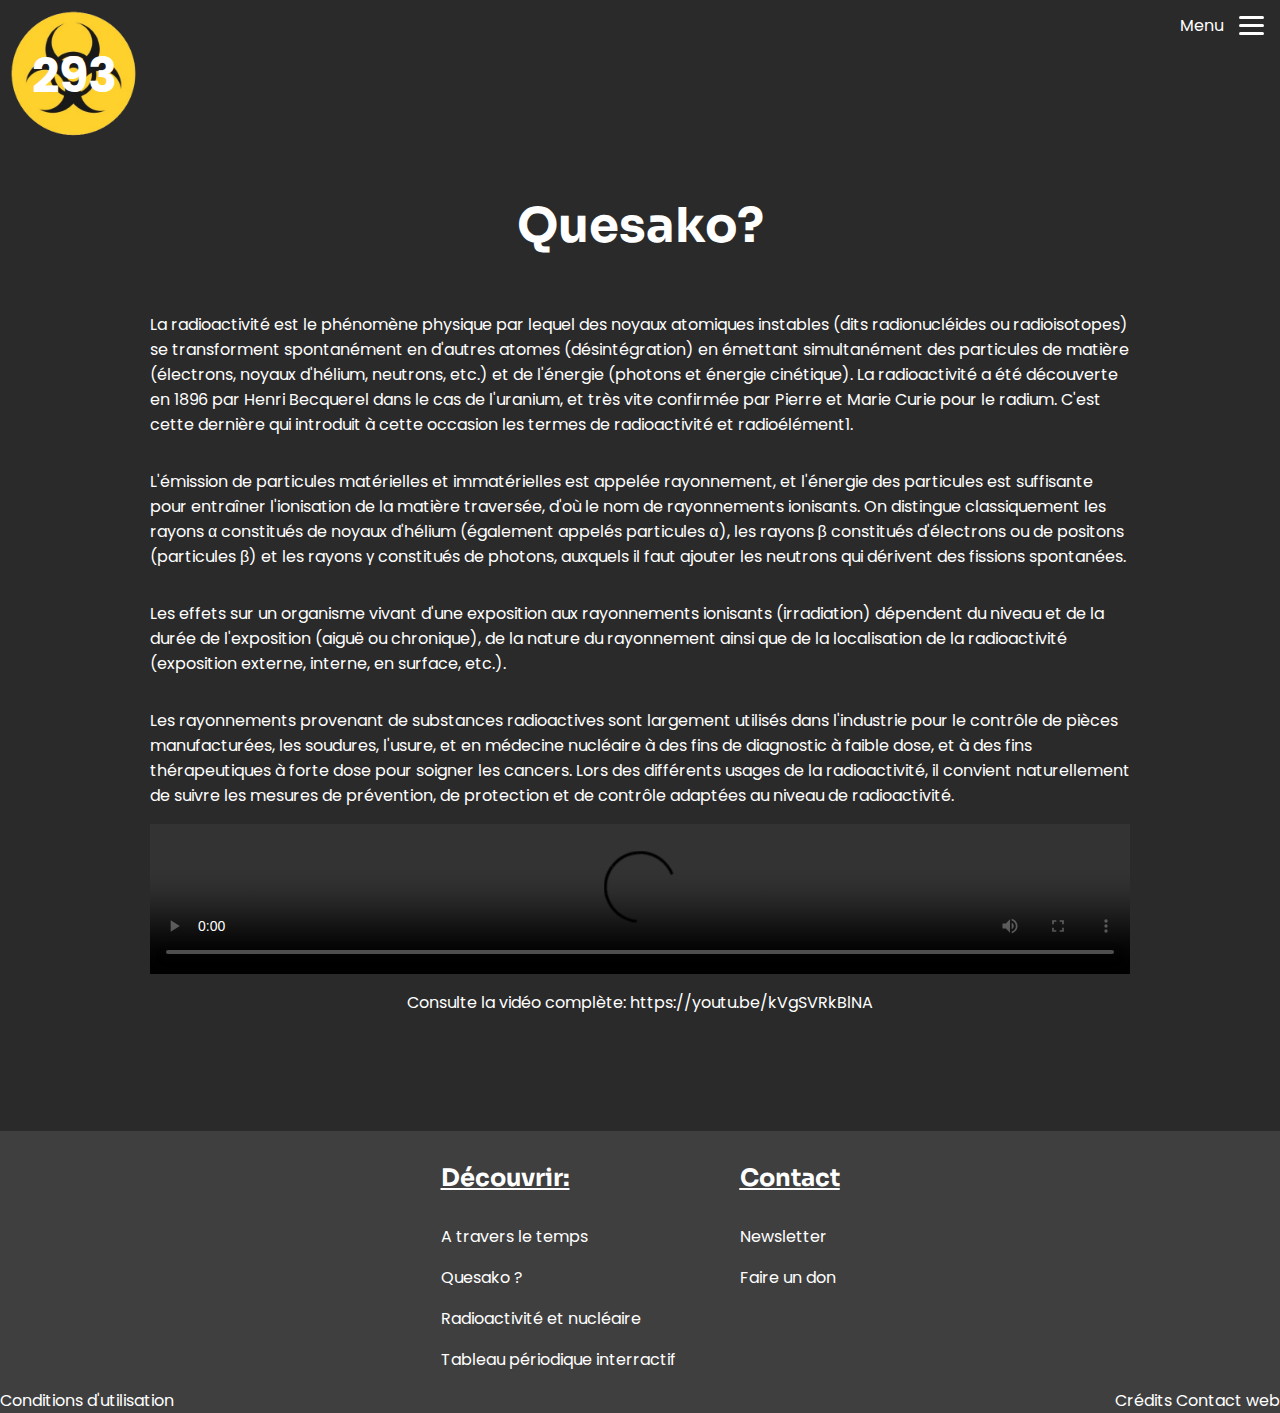
==== web/chronologie.html @ c2d037c3 "Same footer" ====
<!DOCTYPE html>
<html lang="fr" class="center col">
<head>
    <title>La radioactivité - Accueil</title>
    <meta charset="utf-8"/>
    <link href="/css/style.css" rel="stylesheet"/>
    <link href="/css/form.css" rel="stylesheet"/>
</head>
<body class="page" id="#quesako">
<header>
    <div class="logo">
        <img src="/pictures/logo.png" alt="logo" class="logo-image">
        <span>293</span>
    </div>
    <div class="menu">
        <span>Menu</span>
        <a href="#menu">
            <div class="burger-menu">
                <div class="bar"></div>
                <div class="bar"></div>
                <div class="bar"></div>
            </div>
        </a>
        <nav id="menu">
            <a class="close" href="#"><span>Fermer</span> &times;</a>
            <ul>
                <li><h4><a href="/">Accueil</a></h4></li>
                <li><h4>Découvrir:</h4></li>
                <li><p><a href="/web/chronologie.html">A travers le temps</a></p></li>
                <li><p><a href="/web/quesako.html">Quesako ?</a></p></li>
                <li><p><a href="/web/nucleaire.html">Radioactivité et nucléaire</a></p></li>
                <li><p><a href="/web/tableau.html">Tableau périodique interractif</a></p></li>
                <li><h4><a href="/web/contact.html">Contact</a></h4></li>
                <li><p><a href="/web/newsletter.html">Newsletter</a></p></li>
                <li><p><a href="/web/don.html">Faire un don</a></p></li>
            </ul>
        </nav>
    </div>
</header>
<main>
    <section class="content" id="explanation">
        <h2>Quesako?</h2>
        <p>
            La radioactivité est le phénomène physique par lequel des noyaux atomiques instables (dits radionucléides ou
            radioisotopes) se transforment spontanément en d'autres atomes (désintégration) en émettant simultanément
            des particules de matière (électrons, noyaux d'hélium, neutrons, etc.) et de l'énergie (photons et énergie
            cinétique). La radioactivité a été découverte en 1896 par Henri Becquerel dans le cas de l'uranium, et très
            vite confirmée par Pierre et Marie Curie pour le radium. C'est cette dernière qui introduit à cette occasion
            les termes de radioactivité et radioélément1.
        </p>
        <p>
            L'émission de particules matérielles et immatérielles est appelée rayonnement, et l'énergie des particules
            est suffisante pour entraîner l'ionisation de la matière traversée, d'où le nom de rayonnements ionisants.
            On distingue classiquement les rayons α constitués de noyaux d'hélium (également appelés particules α), les
            rayons β constitués d'électrons ou de positons (particules β) et les rayons γ constitués de photons,
            auxquels il faut ajouter les neutrons qui dérivent des fissions spontanées.
        </p>
        <p>
            Les effets sur un organisme vivant d'une exposition aux rayonnements ionisants (irradiation) dépendent du
            niveau et de la durée de l'exposition (aiguë ou chronique), de la nature du rayonnement ainsi que de la
            localisation de la radioactivité (exposition externe, interne, en surface, etc.).
        </p>
        <p>
            Les rayonnements provenant de substances radioactives sont largement utilisés dans l'industrie pour le
            contrôle de pièces manufacturées, les soudures, l'usure, et en médecine nucléaire à des fins de diagnostic à
            faible dose, et à des fins thérapeutiques à forte dose pour soigner les cancers. Lors des différents usages
            de la radioactivité, il convient naturellement de suivre les mesures de prévention, de protection et de
            contrôle adaptées au niveau de radioactivité.
        </p>
        <video controls>
            <source src="/video/videoplayback.mp4" type="video/mp4">
            <source src="/video/videoplayback.avi" type="video/avi">
            Il semblerait que le navigateur ne supporte pas les vidéos. Regarde la <a href="https://youtu.be/0LP5VaNqk58">ici</a>
        </video>
        <p>Consulte la vidéo complète: <a href="https://youtu.be/kVgSVRkBlNA">https://youtu.be/kVgSVRkBlNA</a></p>
    </section>
</main>
<footer>
    <div class="nav-rappel content">
        <div>
            <h4>Découvrir:</h4>
            <p><a href="/web/chronologie.html">A travers le temps</a></p>
            <p><a href="/web/quesako.html">Quesako ?</a></p>
            <p><a href="/web/nucleaire.html">Radioactivité et nucléaire</a></p>
            <p><a href="/web/tableau.html">Tableau périodique interractif</a></p>
        </div>
        <div>
            <h4><a href="/web/contact.html">Contact</a></h4>
            <p><a href="/web/newsletter.html">Newsletter</a></p>
            <p><a href="/web/don.html">Faire un don</a></p>
        </div>
    </div>
    <div class="bottom-bar">
        <span class="legend"><a href="/web/conditions.html">Conditions d'utilisation</a></span>
        <div>
            <span><a href="/web/credits.html">Crédits</a></span>
            <a href="mailto:claire@inetis.ch.com">Contact web</a>
        </div>
    </div>
</footer>
</body>
</html>
---- css/style.css ----
@import url('https://fonts.googleapis.com/css2?family=Poppins:ital,wght@0,100;0,200;0,300;0,400;0,500;0,600;0,700;0,800;0,900;1,100;1,200;1,300;1,400;1,500;1,600;1,700;1,800;1,900&family=Sora:wght@100;200;300;400;500;600;700;800&display=swap');

/*
// GENERAL
*/

html {
    width: 100%;
    height: 100%;
    overflow-x: hidden;
}

body {
    background-color: #2A2A2A;
    color: white;
    font-family: 'Poppins', Verdana, Arial, serif;
    padding: 0;
    margin: 0;
}

.page main {
    display: flex;
    flex-direction: column;
    gap: 100px;
    align-items:center;
}

section {
    display: flex;
    align-items: center;
    justify-content: center;
    flex-direction: column;
    width:100%;
}

.content {
    max-width: 980px;
}

footer {
    background-color: rgba(255, 255, 255, 0.1);
    margin-top: 100px;
    display: flex;
    flex-direction: column;
}

footer .nav-rappel {
    display: flex;
    justify-content: start;
    gap: 64px;
    align-self: center;
}

footer .bottom-bar {
    display: flex;
    justify-content: space-between;
}

a {
    color: inherit;
    transition: text-shadow .1s ease-in;
    text-decoration: inherit;
}

a:hover {
    text-shadow: #2A2A2A 1px 1px;
}

::-webkit-scrollbar {
    width: 8px; /* Default width for both scrollbars */
}

/* Track */
::-webkit-scrollbar-track {
    box-shadow: inset 0 0 5px grey;
    border-radius: 4px;
}

/* Handle */
::-webkit-scrollbar-thumb {
    background: darkgray;
    border-radius: 4px;
}

/* Handle on hover */
::-webkit-scrollbar-thumb:hover {
    background: gray;
}

/* TYPOGRAPHY */

h1, .h1 {
    font-size: 64px;
    font-weight: bold;
    font-family: Sora, Lato, SansSerif, serif;
    margin: 0 0 32px 0;
}

h2, .h2 {
    font-size: 48px;
    font-weight: bold;
    font-family: Sora, Lato, SansSerif, serif;
}

h3, .h3 {
    font-size: 32px;
    font-weight: bold;
    font-family: Sora, Lato, SansSerif, serif;
}

h4, .h4 {
    font-size: 24px;
    text-decoration: underline;
    font-weight: bold;
    font-family: Sora, Lato, SansSerif, serif;
}


/*
// NAVIGATION
*/

.menu {
    display: flex;
    align-items: center;
}

.burger-menu {
    display: flex;
    flex-direction: column;
    gap: 5px;
    margin: 1rem;
}

.bar {
    width: 25px;
    height: 3px;
    background-color: white;
    border-radius: 2px;
}

nav {
    position: fixed;
    top: 0;
    left: 0;
    right: 0;
    bottom: 0;
    z-index: 10;
    overflow: hidden;
    background: #2A2A2A;
    display: flex;
    justify-content: space-evenly;
    align-items: center;
    /* animation haut-bas */
    transform: translateY(-100%);
    transition: transform 0.2s ease;
}

nav ul {
    list-style-type: none;
}

nav .close {
    position: absolute;
    top: 0;
    right: 12px;
    font-size: 3rem;
    display: flex;
    align-items: center;
}

nav .close span {
    font-size: 1rem;
    margin-right: 1rem;
}

nav:target {
    transform: translateY(0);
}

/*
// HOME
 */

.logo {
    position: relative;
    margin: 10px;
}

.logo .logo-image {
    width: 128px;
    height: 128px;
}

.logo span {
    position: absolute;
    left: 0;
    font-size: 48px;
    font-weight: bold;
    width: 100%;
    height: 100%;
    text-align: center;
    padding: 30px 0;
}

header {
    display: flex;
    justify-content: space-between;
    align-items: start;
}

#home-intro .content {
    display: flex;
    gap: 32px;
}

#home-intro .paragraph {
    max-width: 60%;
}

.partners {
    background-color: #1DAE1B;
    border-radius: 20px;
    padding: 0 1rem;
    margin-left: 70px;
}

.partners img {
    width: 100%;
    max-width: 50rem;
    border-radius: 20px;
}


.text-image-block {
    display: flex;
    gap: 48px;
}

#marie-curie {
    background-color: RGBA(255, 255, 255, 0.1);
}

#marie-curie img {
    aspect-ratio: 75/100;
}

#home-video iframe {
    width:100%;
    aspect-ratio: 16/9;
    border:0;
}

/*
// INTERACTIVE PERIODIC TABLE PAGE
 */

#tableau {
    flex-direction: column;
}

td {
    width: 55px;
    height: 55px;
}

td.element {
    border: 1px white solid;
    position: relative;
    padding: 5px;
}

.atomic-number {
    position: absolute;
    top: 0;
    left: 5px;
    font-size: 10px;
}

.atomic-letter {
    text-align: center;
}

.atomic-name {
    font-size: .5rem;
    text-align: center;
}

.radioactive {
    border-color: #1DAE1B !important;
    box-shadow: #1DAE1B;
    color: #1DAE1B !important;
}

.overlay {
    position: fixed;
    top: 0;
    bottom: 0;
    left: 0;
    right: 0;
    background: rgba(0, 0, 0, 0.5);
    transition: opacity 200ms;
    visibility: hidden;
    opacity: 0;
}

.overlay .popup {
    background: white;
    border-radius: 40px;
    width: 80%;
    padding: 1rem;
    color: black;
    display: flex;
    flex-direction: column;
    position: fixed;
    top:10%;
    left:10%;
    right:10%;
    margin: 128px auto;
}

.overlay .close {
    position: absolute;
    right: 2rem;
    top: 1rem;
    font-size: 30px;
    cursor: default;
    margin-left: auto;
    color: black;
}

.overlay:target {
    visibility: visible;
    opacity: 1;
}

#isotope a {
    text-decoration: underline;
}

#isotpe img {
    width:100%;
}

#construit-ton-atome a {
    text-decoration: underline;
}

/*
// Partners carousel
*/

.partners-carousel {
    background-color: #1DAE1B;
    height: 400px;
    flex-direction: column;
    position: relative;
    justify-content: start;
}

div.partner {
    width: 250px;
    aspect-ratio: 3/2;
    background-image: url('/pictures/8891351.jpg');
    background-size: contain;
    background-repeat: no-repeat;
    margin: 32px;
    animation-timing-function: linear;
}

.carousel {
    display:flex;
}

#contact-page {
    display:flex;
    flex-direction:column;
    align-items:center;
}

/**
// QUESAKO
 */

video {
    width: 100%;
}



/* EX: IPAD HORIZONTAL */
@media only screen and (max-width: 1023px) {
    td {
        width: 40px;
        height: 40px;
    }

    div.atomic-name {
        display: none;
    }

    .content {
        max-width: 740px;
    }

    .atomic-letter {
        font-size:1rem;
    }

    .atomic-number {
        display: none;
    }

    .atomic-letter {
        font-size: .7rem;
    }

    #marie-curie img {
        width: 100%;
        margin-bottom: 64px;
    }

    .content {
        max-width: 500px;
        flex-direction: column;
    }
}

/* EX: IPAD VERTICAL */
@media only screen and (max-width: 768px) {
    td {
        width: 20px;
        height: 20px;
    }

    .partners {
        margin: 0;
    }


    .atomic-letter {
        font-size:.5rem;
    }
}


/* EX: SMARTPHONE */
@media only screen and (max-width: 500px){
    td {
        width: 20px;
        height: 20px;
    }

    .content {
        max-width:90%;
        flex-direction:column;
    }

    .atomic-letter {
        font-size:.3rem;
    }

    td.element {
        padding:0;
    }
}
---- css/form.css ----
form {
    width:100%;
    display:flex;
    flex-direction:column;
    align-items: center;
    text-align: center;
    gap:100px;
}

input {
    width:100%;
    height: 48px;
    border-radius: 10px;
    border:0;
    padding:0;
}

::placeholder {
    font-family: 'Poppins', Verdana, Arial, serif;
    opacity: 50%; /* Firefox */
    padding-left:8px;
    margin-left:8px;
}

button {
    height: 32px;
    background-color: #2A2A2A;
    padding: 4px 32px;
    border: 2px white solid;
    border-radius: 10px;
    color: white;
    font-family: 'Poppins', Verdana, Arial, serif;
}

fieldset {
    border: none;
    background-color: rgba(255,255,255,0.1);
    border-radius:40px;
    width:100%;
    display:flex;
    flex-direction:column;
    align-items:center;
}

#montant {
    display: flex;
    justify-content: center;
    flex-wrap:wrap;
}

.radio-block {
    position:relative;
    width:fit-content;
}

.radio-block span {
   position:absolute;
    top:32px;
    left:38px;
}

.radio-block label {
    position: absolute;
    top: calc(50% - 30px);
    left:0;
    bottom:0;
    right:0;
    text-align: center;
    vertical-align: center;
    font-size: 3rem;
}

label .legend {
    font-size:1.5rem;
    margin: auto 30px;
}

input[type="radio" i].custom-radio {
    appearance: none;
    margin: 15px;
    font: inherit;
    color: white;
    width: 10rem;
    height: 10rem;
    display: grid;
    place-content: center;
    border-radius:20px;
}

input[type="radio"]::before {
    content: "";
    width: 10rem;
    height: 10rem;
    background-color: rgba(255,255,2555,0.1);
    border-radius:20px;
}

input[type="radio"]:checked::before {
    background-color:#1DAE1B;
}

#frequency input[type="radio" i] {
    appearance: none;
    margin: 0;
    font: inherit;
    color: white;
    height: 48px;
    display: flex;
    padding:0;
    width:100%;
}

#frequency input[type="radio"]::before {
    content: "";
    height: 48px;
    width:100%;
    background-color: white;
    border-radius:0;
    margin:0;
    padding:0;
    place-content: center;
}

#frequency input[type="radio"]:checked::before {
    background-color:#1DAE1B;
}

#frequency label {
    color: #2A2A2A;
    position: absolute;
    top:12px;
    bottom:0;
    left:0;
    right:0;
    text-align:center;
}

#frequency div {
    position:relative;
    width:25%;
}


#frequency {
    border-radius: 24px;
    overflow: hidden;
    display: flex;
    margin:30px;
    width:70%;
}

select {
    width:50%;
    height:48px;
    border:none;
    font-size:1.5rem;
    border-radius: 20px;
    padding: 0 12px;
}

select option {
    height: 3rem;
    font-size:1vw;
}

#paiement {
    display:flex;
    width:70%;
    gap:32px;
    margin: 32px;
}

#paiement label {
    display:none;
    visibility: hidden;
}

#paiement div {
    width:50%;
}

#paiement input {
    height:48px;
    border-radius:20px;
}

.confirmation {
    display:flex;
    width:70%;
    align-items: center;
    gap:16px;
}

input#conditions {
    width:16px;
}

.confirmation a {
    text-decoration: underline;
}

.confirmation .button {
    margin-left:auto;
    height:48px;
    padding: 0 64px;
    border-radius: 20px;
    font-size:24px;
    font-weight:bold;
}

#contact {
    background-color: #1DAE1B;
    border-radius:40px;
    gap:16px;
    padding-bottom:32px;
}

.line {
    display:flex;
    justify-content:space-between;
    gap:32px;
    width:70%;
}

.line div {
    width:100%;
}

.line label {
    visibility: hidden;
    display:none;
}

.classic-radio {
    display:flex;
    width:70%;
}

.classic-radio div {
    display:flex;
    align-items:center;
    margin-left:32px;
    gap:4px;
}

.classic-radio input::before {
    width:32px;
    height:32px;
}

textarea {
    margin:32px 0 ;
    border-radius:10px;
    height:10rem;
    width:100%;
}

#newsletter form {
    width:100%;
    display:flex;
    flex-direction:row;
}
#newsletter {
    background-color: #1DAE1B;
    margin: 0;
    padding-bottom: 48px;
}

#newsletter .content {
    width: 100%;
}

#newsletter label {
    visibility: hidden;
    display: none;
}

#newsletter form {
    display: flex;
    justify-content: flex-start;
    gap: 32px;
}

#newsletter input {
    width: 50%;
}

#newsletter button {
    height:48px;
    padding: 0 64px;
}

#newsletter .line {
    justify-content: flex-start;
}

input[type="radio" i].classic-radio {
    width:1rem;
}

#contact-gender {
    display:flex;
    gap:8px;
    width:70%;
}

#contact-gender div {
    display:flex;
    align-items: center;
    gap:8px;
}

#country-tel {
   font-size:1em;
    width:64px;
}

#country-tel option {
    font-size: 1em;
    width:100%;
}

#country-phone {
    display:flex;
    width:100%;
    gap:16px;
}


#country-phone .dropdown {
    width:fit-content;
}

#country-phone .dropdown select {
    background-color:white;
}

#contact-gender span {
    text-align: start;
    align-self: center;
}

.buttons {
    display:flex;
    width:70%;
    justify-content: flex-start;
}

.confirmation label {
    display:block;
    visibility: visible;
}

.confirmation {
    justify-content: start;
}

.label-visible label{
    visibility: visible;
    display:block;
    text-align: left;
    padding-left:4px;
}

@media only screen and (max-width: 768px) {
    .line {
        flex-direction: column;
        gap:16px;
    }

    #contact {
        gap:16px;
    }

    #frequency {
        width:100%;
    }

    #frequency label {
        font-size: .8rem;
    }

    #contact-gender span {
        justify-self:center;
        align-self: start;
    }
    .confirmation {
        flex-direction: row;
    }
    #newsletter input {
        width:100%;
    }
}

@media only screen and (max-width: 500px) {
    #contact-gender {
        flex-direction: column;
    }
}
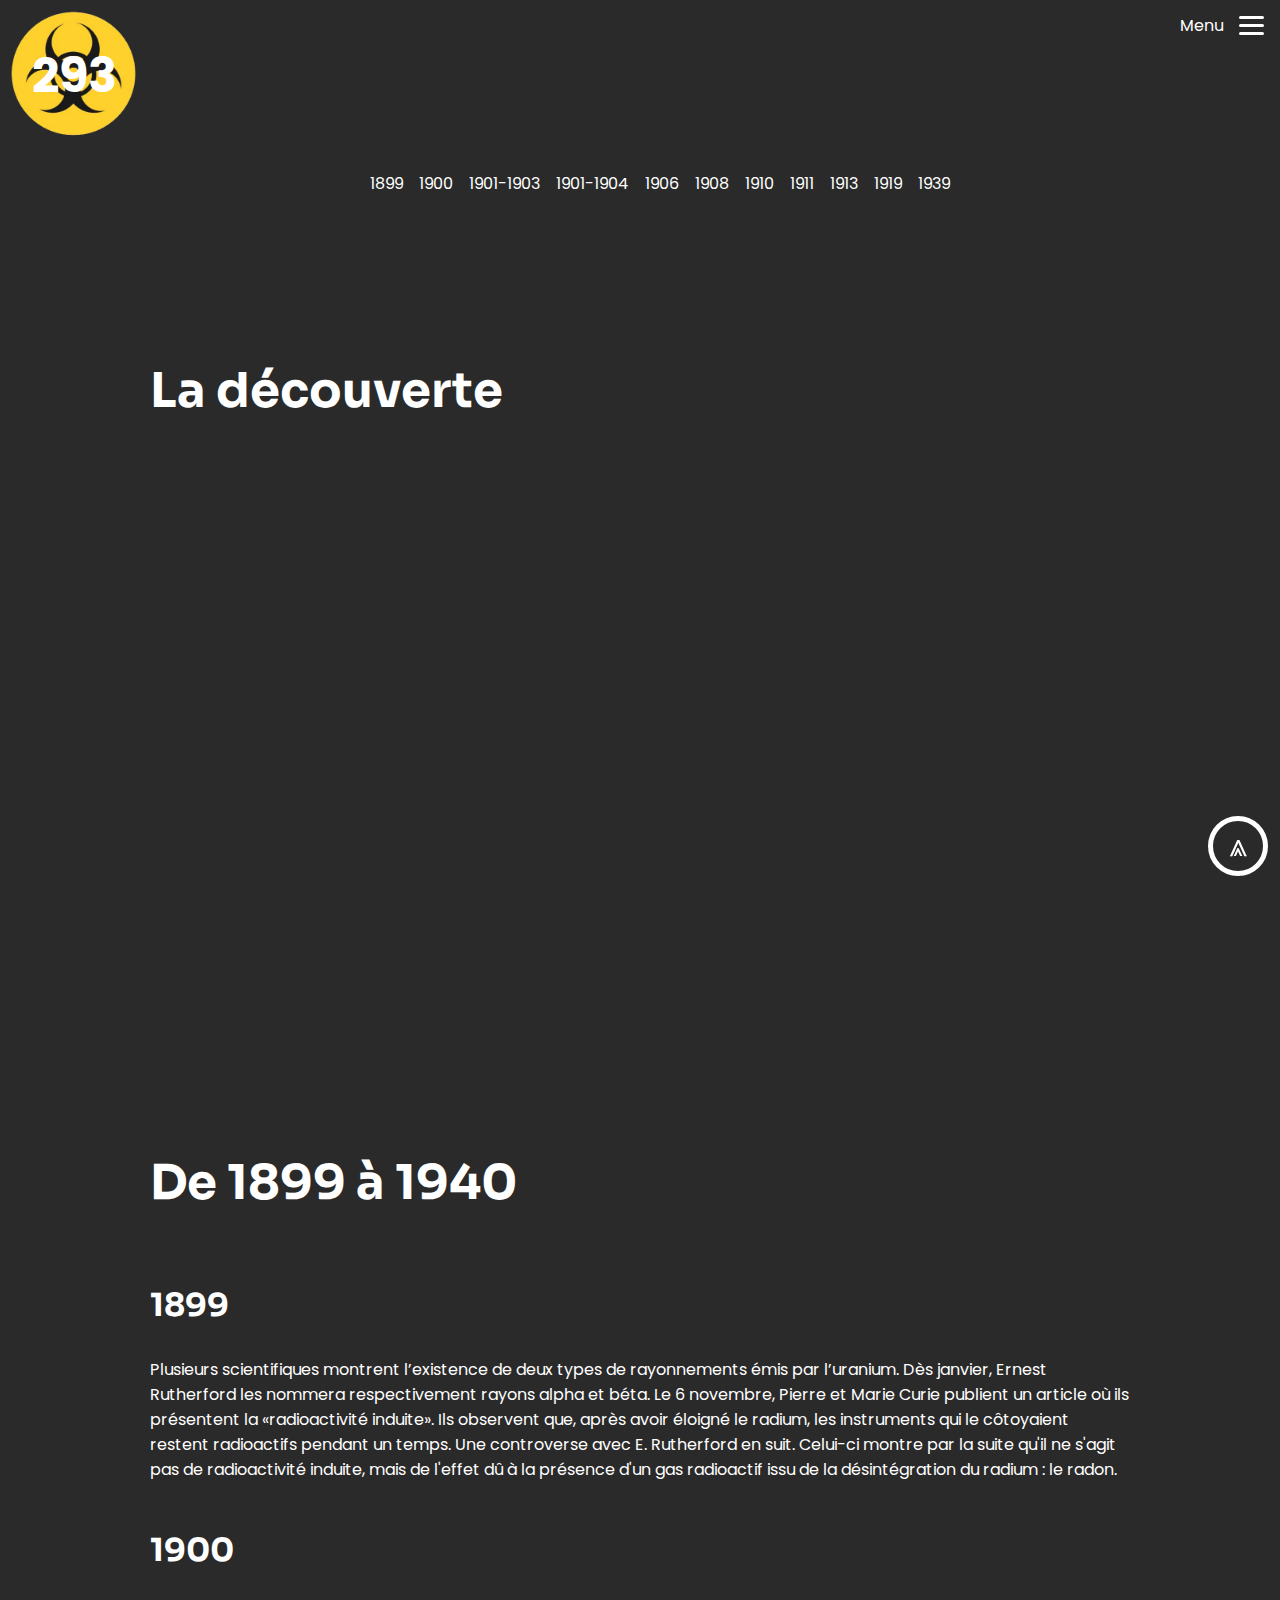
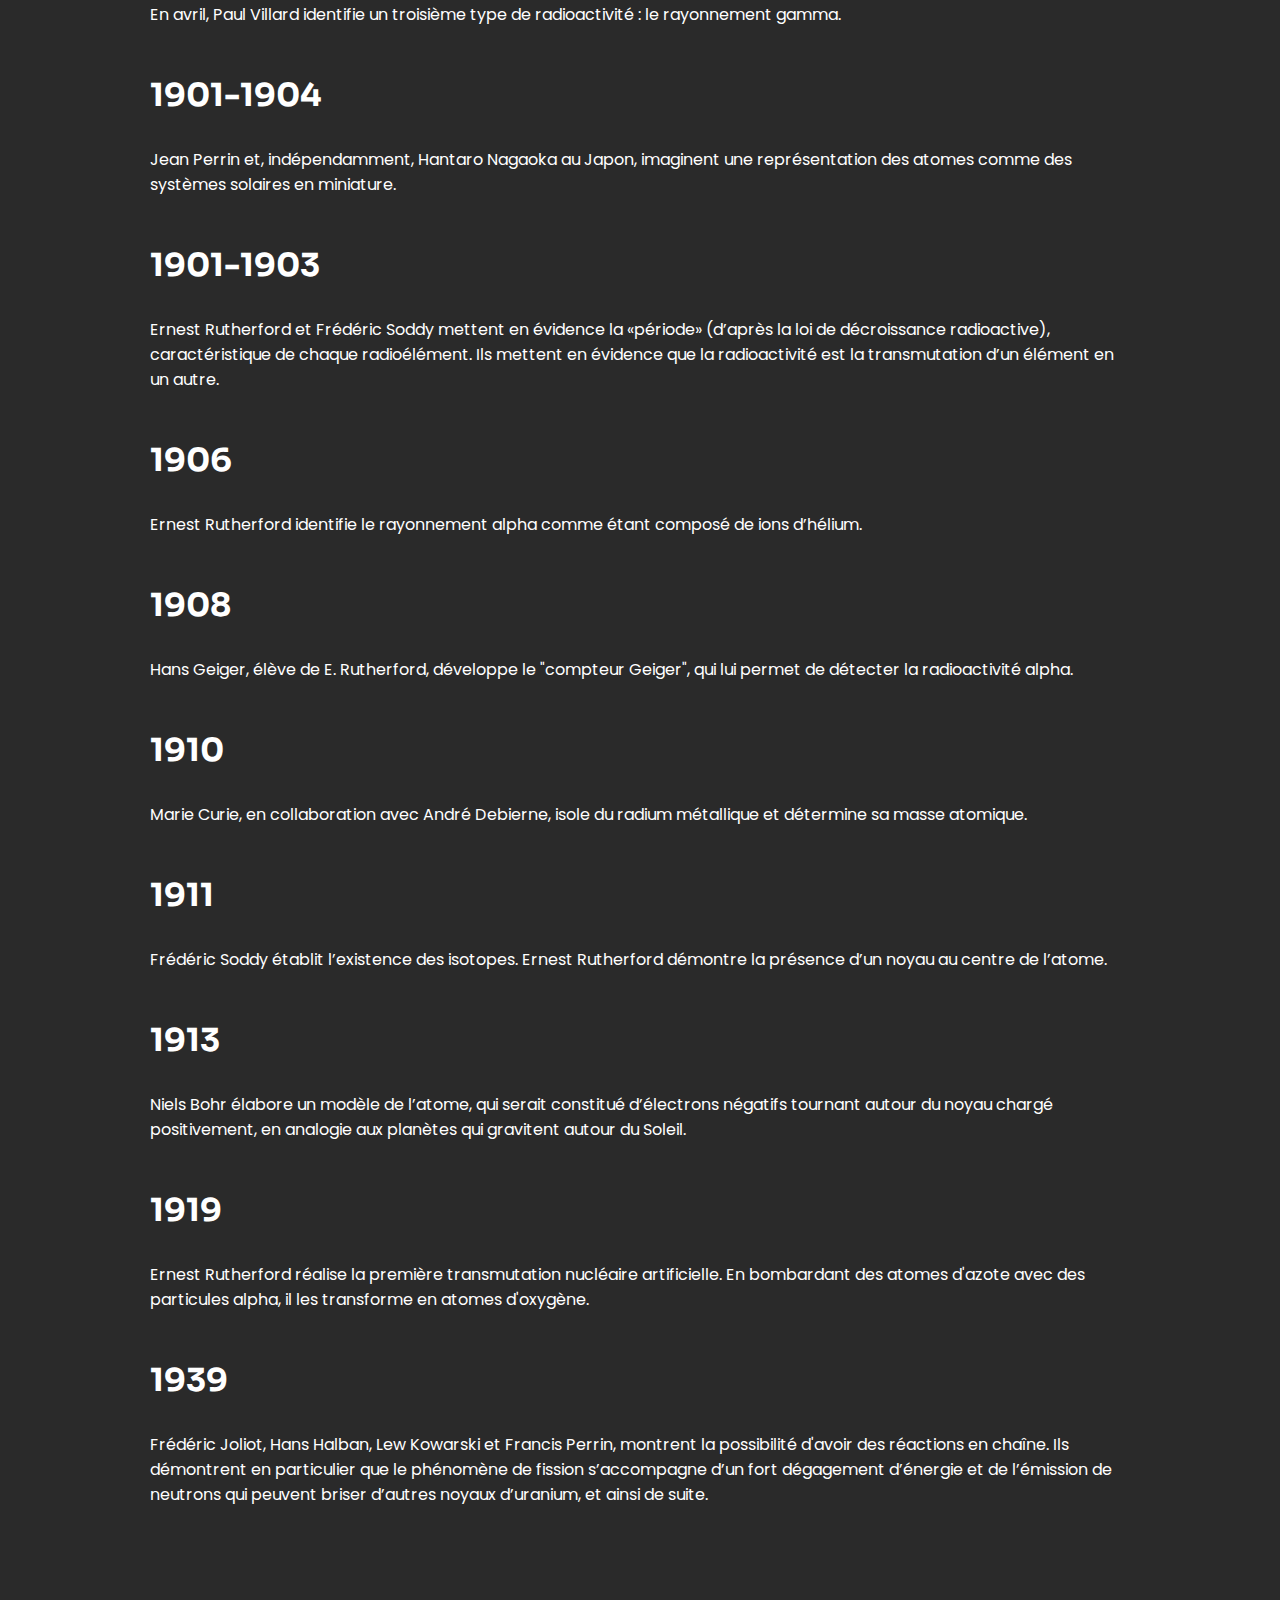
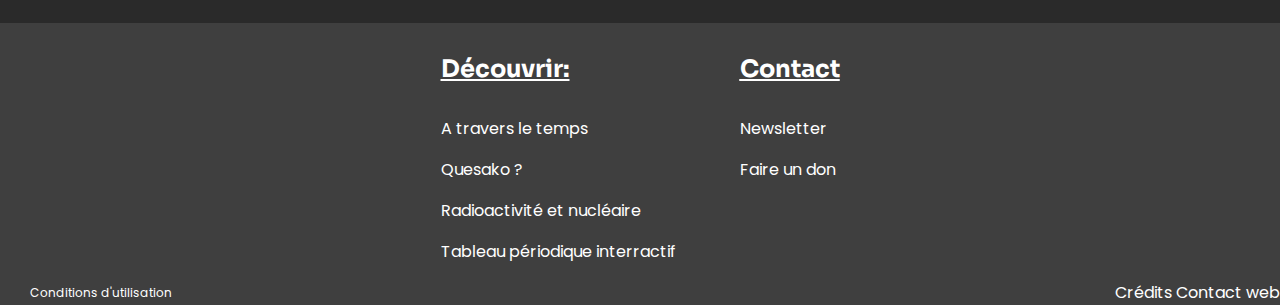
==== commit d545eb3f: "Projet rendu le 22.12.2023 22h50" ====
--- a/web/chronologie.html
+++ b/web/chronologie.html
@@ -1,20 +1,20 @@
 <!DOCTYPE html>
-<html lang="fr" class="center col">
+<html lang="fr" id="top">
 <head>
-    <title>La radioactivité - Accueil</title>
-    <meta charset="utf-8"/>
-    <link href="/css/style.css" rel="stylesheet"/>
-    <link href="/css/form.css" rel="stylesheet"/>
+    <title>La radioactivité - Chronologie</title>
+    <meta charset="utf-8">
+    <link href="/css/style.css" rel="stylesheet">
+    <link href="/css/form.css" rel="stylesheet">
 </head>
-<body class="page" id="#quesako">
+<body class="page" id="chronologie">
 <header>
     <div class="logo">
         <img src="/pictures/logo.png" alt="logo" class="logo-image">
         <span>293</span>
     </div>
     <div class="menu">
-        <span>Menu</span>
         <a href="#menu">
+            <span>Menu</span>
             <div class="burger-menu">
                 <div class="bar"></div>
                 <div class="bar"></div>
@@ -32,47 +32,111 @@
                 <li><p><a href="/web/tableau.html">Tableau périodique interractif</a></p></li>
                 <li><h4><a href="/web/contact.html">Contact</a></h4></li>
                 <li><p><a href="/web/newsletter.html">Newsletter</a></p></li>
-                <li><p><a href="/web/don.html">Faire un don</a></p></li>
+                <li><p><a href="/web/pdf.html">A propos</a></p></li>
             </ul>
         </nav>
     </div>
 </header>
 <main>
-    <section class="content" id="explanation">
-        <h2>Quesako?</h2>
-        <p>
-            La radioactivité est le phénomène physique par lequel des noyaux atomiques instables (dits radionucléides ou
-            radioisotopes) se transforment spontanément en d'autres atomes (désintégration) en émettant simultanément
-            des particules de matière (électrons, noyaux d'hélium, neutrons, etc.) et de l'énergie (photons et énergie
-            cinétique). La radioactivité a été découverte en 1896 par Henri Becquerel dans le cas de l'uranium, et très
-            vite confirmée par Pierre et Marie Curie pour le radium. C'est cette dernière qui introduit à cette occasion
-            les termes de radioactivité et radioélément1.
-        </p>
-        <p>
-            L'émission de particules matérielles et immatérielles est appelée rayonnement, et l'énergie des particules
-            est suffisante pour entraîner l'ionisation de la matière traversée, d'où le nom de rayonnements ionisants.
-            On distingue classiquement les rayons α constitués de noyaux d'hélium (également appelés particules α), les
-            rayons β constitués d'électrons ou de positons (particules β) et les rayons γ constitués de photons,
-            auxquels il faut ajouter les neutrons qui dérivent des fissions spontanées.
-        </p>
-        <p>
-            Les effets sur un organisme vivant d'une exposition aux rayonnements ionisants (irradiation) dépendent du
-            niveau et de la durée de l'exposition (aiguë ou chronique), de la nature du rayonnement ainsi que de la
-            localisation de la radioactivité (exposition externe, interne, en surface, etc.).
-        </p>
-        <p>
-            Les rayonnements provenant de substances radioactives sont largement utilisés dans l'industrie pour le
-            contrôle de pièces manufacturées, les soudures, l'usure, et en médecine nucléaire à des fins de diagnostic à
-            faible dose, et à des fins thérapeutiques à forte dose pour soigner les cancers. Lors des différents usages
-            de la radioactivité, il convient naturellement de suivre les mesures de prévention, de protection et de
-            contrôle adaptées au niveau de radioactivité.
-        </p>
-        <video controls>
-            <source src="/video/videoplayback.mp4" type="video/mp4">
-            <source src="/video/videoplayback.avi" type="video/avi">
-            Il semblerait que le navigateur ne supporte pas les vidéos. Regarde la <a href="https://youtu.be/0LP5VaNqk58">ici</a>
-        </video>
-        <p>Consulte la vidéo complète: <a href="https://youtu.be/kVgSVRkBlNA">https://youtu.be/kVgSVRkBlNA</a></p>
+    <!-- Ancrages -->
+    <div class="sommaire">
+        <ul>
+            <li><a href="#1899">1899</a></li>
+            <li><a href="#1900">1900</a></li>
+            <li><a href="#1901-1903">1901-1903</a></li>
+            <li><a href="#1901-1904">1901-1904</a></li>
+            <li><a href="#1906">1906</a></li>
+            <li><a href="#1908">1908</a></li>
+            <li><a href="#1910">1910</a></li>
+            <li><a href="#1911">1911</a></li>
+            <li><a href="#1913">1913</a></li>
+            <li><a href="#1919">1919</a></li>
+            <li><a href="#1939">1939</a></li>
+        </ul>
+    </div>
+    <section class="content">
+        <h2>La découverte</h2>
+        <iframe src="https://www.youtube.com/embed/hoa2jdUJ1Bg"
+                title="[Histoire des sciences] La découverte de la radioactivité"
+                allow="accelerometer; autoplay; clipboard-write; encrypted-media; gyroscope; picture-in-picture; web-share"
+                allowfullscreen></iframe>
+    </section>
+    <section class="content">
+        <h2>De 1899 à 1940</h2>
+        <article id="1899">
+            <h3>1899</h3>
+            <p>
+                Plusieurs scientifiques montrent l’existence de deux types de rayonnements émis par l’uranium. Dès
+                janvier,
+                Ernest Rutherford les nommera respectivement rayons alpha et béta.
+
+                Le 6 novembre, Pierre et Marie Curie publient un article où ils présentent la «radioactivité induite».
+                Ils
+                observent que, après avoir éloigné le radium, les instruments qui le côtoyaient restent radioactifs
+                pendant
+                un temps. Une controverse avec E. Rutherford en suit. Celui-ci montre par la suite qu'il ne s'agit pas
+                de
+                radioactivité induite, mais de l'effet dû à la présence d'un gas radioactif issu de la désintégration du
+                radium : le radon.
+            </p>
+        </article>
+        <article id="1900">
+            <h3>1900</h3>
+            <p>En avril, Paul Villard identifie un troisième type de radioactivité : le rayonnement gamma.</p>
+        </article>
+        <article id="1901-1904">
+            <h3>1901-1904</h3>
+            <p>Jean Perrin et, indépendamment, Hantaro Nagaoka au Japon, imaginent une représentation des atomes comme
+                des
+                systèmes solaires en miniature.</p>
+        </article>
+        <article id="1901-1903">
+            <h3>1901-1903</h3>
+            <p>Ernest Rutherford et Frédéric Soddy mettent en évidence la «période» (d’après la loi de décroissance
+                radioactive), caractéristique de chaque radioélément. Ils mettent en évidence que la radioactivité est
+                la
+                transmutation d’un élément en un autre.</p>
+        </article>
+        <article id="1906">
+            <h3>1906</h3>
+            <p>Ernest Rutherford identifie le rayonnement alpha comme étant composé de ions d’hélium.</p>
+        </article>
+        <article id="1908">
+            <h3>1908</h3>
+            <p>Hans Geiger, élève de E. Rutherford, développe le "compteur Geiger", qui lui permet de détecter la
+                radioactivité alpha.</p>
+        </article>
+        <article id="1910">
+            <h3>1910</h3>
+            <p>Marie Curie, en collaboration avec André Debierne, isole du radium métallique et détermine sa masse
+                atomique.</p>
+        </article>
+        <article id="1911">
+            <h3>1911</h3>
+            <p>Frédéric Soddy établit l’existence des isotopes. Ernest Rutherford démontre la présence d’un noyau au
+                centre
+                de l’atome.</p>
+        </article>
+        <article id="1913">
+            <h3>1913</h3>
+            <p>Niels Bohr élabore un modèle de l’atome, qui serait constitué d’électrons négatifs tournant autour du
+                noyau
+                chargé positivement, en analogie aux planètes qui gravitent autour du Soleil.</p>
+        </article>
+        <article id="1919">
+            <h3>1919</h3>
+            <p>Ernest Rutherford réalise la première transmutation nucléaire artificielle. En bombardant des atomes
+                d'azote
+                avec des particules alpha, il les transforme en atomes d'oxygène.</p>
+        </article>
+        <article id="1939">
+            <h3>1939</h3>
+            <p>Frédéric Joliot, Hans Halban, Lew Kowarski et Francis Perrin, montrent la possibilité d'avoir des
+                réactions en chaîne. Ils démontrent en particulier que le phénomène de fission s’accompagne d’un fort
+                dégagement d’énergie et de l’émission de neutrons qui peuvent briser d’autres noyaux d’uranium, et ainsi
+                de suite.
+            </p>
+        </article>
     </section>
 </main>
 <footer>
@@ -98,5 +162,8 @@
         </div>
     </div>
 </footer>
+<a href="#top">
+    <div class="ancre">&And;</div>
+</a>
 </body>
 </html>--- a/css/style.css
+++ b/css/style.css
@@ -33,6 +33,10 @@
     width:100%;
 }
 
+li {
+    margin-bottom: 8px;
+}
+
 .content {
     max-width: 980px;
 }
@@ -54,6 +58,12 @@
 footer .bottom-bar {
     display: flex;
     justify-content: space-between;
+}
+
+iframe {
+    width:100%;
+    border:0;
+    aspect-ratio:16/9;
 }
 
 a {
@@ -85,6 +95,28 @@
 /* Handle on hover */
 ::-webkit-scrollbar-thumb:hover {
     background: gray;
+}
+
+.legend {
+    font-size:1.5rem !important;
+}
+
+span.legend {
+    font-size:12px !important;
+}
+
+.ancre {
+    position:fixed;
+    bottom:24px;
+    right:12px;
+    color:white;
+    font-size:2rem;
+    border:5px white solid;
+    border-radius:50%;
+    aspect-ratio: 1/1;
+    width:50px;
+    text-align: center;
+    background-color:#2A2A2A;
 }
 
 /* TYPOGRAPHY */
@@ -120,7 +152,7 @@
 // NAVIGATION
 */
 
-.menu {
+.menu a {
     display: flex;
     align-items: center;
 }
@@ -249,6 +281,17 @@
     width:100%;
     aspect-ratio: 16/9;
     border:0;
+}
+
+#home-video {
+    width: 100%;
+}
+/*
+//
+*/
+
+#credits .content {
+    align-items:start;
 }
 
 /*
@@ -346,6 +389,17 @@
     text-decoration: underline;
 }
 
+.sommaire ul{
+    list-style-type: none;
+    display:flex;
+    gap: 16px;
+    flex-wrap: wrap;
+}
+
+.sommaire a:hover {
+    text-decoration: underline;
+}
+
 /*
 // Partners carousel
 */
@@ -356,18 +410,31 @@
     flex-direction: column;
     position: relative;
     justify-content: start;
+    overflow-x:scroll;
+    padding: 0 64px;
 }
 
 div.partner {
-    width: 250px;
+    width: 256px;
     aspect-ratio: 3/2;
-    background-image: url('/pictures/8891351.jpg');
     background-size: contain;
     background-repeat: no-repeat;
     margin: 32px;
     animation-timing-function: linear;
 }
 
+div.partner-1 {
+    background-image: url("/pictures/pub.webp")
+}
+
+div.partner-2 {
+    background-image: url("/pictures/pub2.jpeg")
+}
+
+div.partner-3 {
+    background-image: url("/pictures/pub3.jpg")
+}
+
 .carousel {
     display:flex;
 }
@@ -384,6 +451,31 @@
 
 video {
     width: 100%;
+}
+
+/*
+//CHRONOLOGIE
+ */
+
+#chronologie section {
+    align-items:start;
+}
+
+/**
+PDF DEVELOPPEMENT PAGE
+ */
+
+#pdf iframe
+{
+    width:100%;
+    aspect-ratio: 7/8;
+    margin-bottom: 128px;
+}
+
+#pdf main {
+    display:flex;
+    justify-content:center;
+    align-items:center;
 }
 
 
@@ -424,6 +516,18 @@
         max-width: 500px;
         flex-direction: column;
     }
+
+    .partners {
+        margin: 0;
+    }
+
+    #newsletter .line {
+        flex-direction:column;
+    }
+
+    #newsletter .line input {
+        width:100%;
+    }
 }
 
 /* EX: IPAD VERTICAL */
@@ -433,11 +537,6 @@
         height: 20px;
     }
 
-    .partners {
-        margin: 0;
-    }
-
-
     .atomic-letter {
         font-size:.5rem;
     }
--- a/css/form.css
+++ b/css/form.css
@@ -1,25 +1,25 @@
 form {
-    width:100%;
-    display:flex;
-    flex-direction:column;
+    width: 100%;
+    display: flex;
+    flex-direction: column;
     align-items: center;
     text-align: center;
-    gap:100px;
+    gap: 100px;
 }
 
 input {
-    width:100%;
+    width: 100%;
     height: 48px;
     border-radius: 10px;
-    border:0;
-    padding:0;
+    border: 0;
+    padding: 0;
 }
 
 ::placeholder {
     font-family: 'Poppins', Verdana, Arial, serif;
     opacity: 50%; /* Firefox */
-    padding-left:8px;
-    margin-left:8px;
+    padding-left: 8px;
+    margin-left: 8px;
 }
 
 button {
@@ -34,44 +34,44 @@
 
 fieldset {
     border: none;
-    background-color: rgba(255,255,255,0.1);
-    border-radius:40px;
-    width:100%;
-    display:flex;
-    flex-direction:column;
-    align-items:center;
+    background-color: rgba(255, 255, 255, 0.1);
+    border-radius: 40px;
+    width: 100%;
+    display: flex;
+    flex-direction: column;
+    align-items: center;
 }
 
 #montant {
     display: flex;
     justify-content: center;
-    flex-wrap:wrap;
+    flex-wrap: wrap;
 }
 
 .radio-block {
-    position:relative;
-    width:fit-content;
+    position: relative;
+    width: fit-content;
 }
 
 .radio-block span {
-   position:absolute;
-    top:32px;
-    left:38px;
+    position: absolute;
+    top: 32px;
+    left: 38px;
 }
 
 .radio-block label {
     position: absolute;
     top: calc(50% - 30px);
-    left:0;
-    bottom:0;
-    right:0;
+    left: 0;
+    bottom: 0;
+    right: 0;
     text-align: center;
     vertical-align: center;
     font-size: 3rem;
 }
 
-label .legend {
-    font-size:1.5rem;
+.legend {
+    font-size: 1.5rem;
     margin: auto 30px;
 }
 
@@ -84,60 +84,60 @@
     height: 10rem;
     display: grid;
     place-content: center;
-    border-radius:20px;
+    border-radius: 20px;
 }
 
 input[type="radio"]::before {
     content: "";
     width: 10rem;
     height: 10rem;
-    background-color: rgba(255,255,2555,0.1);
-    border-radius:20px;
+    background-color: rgba(255, 255, 2555, 0.1);
+    border-radius: 20px;
 }
 
 input[type="radio"]:checked::before {
-    background-color:#1DAE1B;
-}
-
-#frequency input[type="radio" i] {
+    background-color: #1DAE1B;
+}
+
+#frequency input[type="radio"] {
     appearance: none;
     margin: 0;
     font: inherit;
     color: white;
     height: 48px;
     display: flex;
-    padding:0;
-    width:100%;
+    padding: 0;
+    width: 100%;
 }
 
 #frequency input[type="radio"]::before {
     content: "";
     height: 48px;
-    width:100%;
+    width: 100%;
     background-color: white;
-    border-radius:0;
-    margin:0;
-    padding:0;
+    border-radius: 0;
+    margin: 0;
+    padding: 0;
     place-content: center;
 }
 
 #frequency input[type="radio"]:checked::before {
-    background-color:#1DAE1B;
+    background-color: #1DAE1B;
 }
 
 #frequency label {
     color: #2A2A2A;
     position: absolute;
-    top:12px;
-    bottom:0;
-    left:0;
-    right:0;
-    text-align:center;
+    top: 12px;
+    bottom: 0;
+    left: 0;
+    right: 0;
+    text-align: center;
 }
 
 #frequency div {
-    position:relative;
-    width:25%;
+    position: relative;
+    width: 25%;
 }
 
 
@@ -145,121 +145,122 @@
     border-radius: 24px;
     overflow: hidden;
     display: flex;
-    margin:30px;
-    width:70%;
+    margin: 30px;
+    width: 70%;
 }
 
 select {
-    width:50%;
-    height:48px;
-    border:none;
-    font-size:1.5rem;
+    width: 50%;
+    height: 48px;
+    border: none;
+    font-size: 1.5rem;
     border-radius: 20px;
     padding: 0 12px;
 }
 
 select option {
     height: 3rem;
-    font-size:1vw;
+    font-size: 1vw;
 }
 
 #paiement {
-    display:flex;
-    width:70%;
-    gap:32px;
+    display: flex;
+    width: 70%;
+    gap: 32px;
     margin: 32px;
 }
 
 #paiement label {
-    display:none;
+    display: none;
     visibility: hidden;
 }
 
 #paiement div {
-    width:50%;
+    width: 50%;
 }
 
 #paiement input {
-    height:48px;
-    border-radius:20px;
+    height: 48px;
+    border-radius: 20px;
 }
 
 .confirmation {
-    display:flex;
-    width:70%;
+    display: flex;
+    width: 70%;
     align-items: center;
-    gap:16px;
+    gap: 16px;
 }
 
 input#conditions {
-    width:16px;
+    width: 16px;
 }
 
 .confirmation a {
     text-decoration: underline;
 }
 
-.confirmation .button {
-    margin-left:auto;
-    height:48px;
+.confirmation button {
+    margin-left: auto;
+    height: 48px;
     padding: 0 64px;
     border-radius: 20px;
-    font-size:24px;
-    font-weight:bold;
-}
-
-#contact {
+    font-size: 24px;
+    font-weight: bold;
+}
+
+#contact-form {
     background-color: #1DAE1B;
-    border-radius:40px;
-    gap:16px;
-    padding-bottom:32px;
+    border-radius: 40px;
+    gap: 16px;
+    padding-bottom: 32px;
 }
 
 .line {
-    display:flex;
-    justify-content:space-between;
-    gap:32px;
-    width:70%;
+    display: flex;
+    justify-content: space-between;
+    gap: 32px;
+    width: 70%;
 }
 
 .line div {
-    width:100%;
+    width: 100%;
 }
 
 .line label {
     visibility: hidden;
-    display:none;
+    display: none;
 }
 
 .classic-radio {
-    display:flex;
-    width:70%;
+    display: flex;
+    width: 70%;
 }
 
 .classic-radio div {
-    display:flex;
-    align-items:center;
-    margin-left:32px;
-    gap:4px;
-}
-
-.classic-radio input::before {
-    width:32px;
-    height:32px;
+    display: flex;
+    align-items: center;
+    margin-left: 32px;
+    gap: 4px;
+}
+
+input[type="radio"].classic-radio::before {
+    width: 32px;
+    height: fit-content;
 }
 
 textarea {
-    margin:32px 0 ;
-    border-radius:10px;
-    height:10rem;
-    width:100%;
+    margin: 32px 0;
+    border-radius: 10px;
+    height: 10rem;
+    width: 100%;
 }
 
 #newsletter form {
-    width:100%;
-    display:flex;
-    flex-direction:row;
-}
+    width: 100%;
+    display: flex;
+    flex-direction: row;
+}
+
 #newsletter {
     background-color: #1DAE1B;
     margin: 0;
@@ -286,7 +287,7 @@
 }
 
 #newsletter button {
-    height:48px;
+    height: 48px;
     padding: 0 64px;
 }
 
@@ -295,44 +296,45 @@
 }
 
 input[type="radio" i].classic-radio {
-    width:1rem;
+    width: 1rem;
 }
 
 #contact-gender {
-    display:flex;
-    gap:8px;
-    width:70%;
+    display: flex;
+    gap: 8px;
+    width: 70%;
 }
 
 #contact-gender div {
-    display:flex;
+    display: flex;
     align-items: center;
-    gap:8px;
+    gap: 8px;
 }
 
 #country-tel {
-   font-size:1em;
-    width:64px;
+    font-size: 1em;
+    width: 64px;
 }
 
 #country-tel option {
     font-size: 1em;
-    width:100%;
+    width: 100%;
 }
 
 #country-phone {
-    display:flex;
-    width:100%;
-    gap:16px;
+    display: flex;
+    width: 100%;
+    gap: 16px;
 }
 
 
 #country-phone .dropdown {
-    width:fit-content;
+    width: fit-content;
 }
 
 #country-phone .dropdown select {
-    background-color:white;
+    background-color: white;
+    width: 128px;
 }
 
 #contact-gender span {
@@ -341,13 +343,13 @@
 }
 
 .buttons {
-    display:flex;
-    width:70%;
+    display: flex;
+    width: 70%;
     justify-content: flex-start;
 }
 
 .confirmation label {
-    display:block;
+    display: block;
     visibility: visible;
 }
 
@@ -355,25 +357,38 @@
     justify-content: start;
 }
 
-.label-visible label{
+.confirmation button {
+    font-size: 12px;
+    padding: 0 32px;
+    width: 128px;
+}
+
+.label-visible label {
     visibility: visible;
-    display:block;
+    display: block;
     text-align: left;
-    padding-left:4px;
+    padding-left: 4px;
+}
+
+#checkbox-message {
+    display:flex;
+    text-align:start;
+    align-items:flex-end;
+    gap: 16px;
 }
 
 @media only screen and (max-width: 768px) {
     .line {
         flex-direction: column;
-        gap:16px;
+        gap: 16px;
     }
 
     #contact {
-        gap:16px;
+        gap: 16px;
     }
 
     #frequency {
-        width:100%;
+        width: 100%;
     }
 
     #frequency label {
@@ -381,14 +396,17 @@
     }
 
     #contact-gender span {
-        justify-self:center;
+        justify-self: center;
         align-self: start;
     }
+
     .confirmation {
-        flex-direction: row;
-    }
+        flex-direction: column;
+        align-items:center;
+    }
+
     #newsletter input {
-        width:100%;
+        width: 100%;
     }
 }
 
